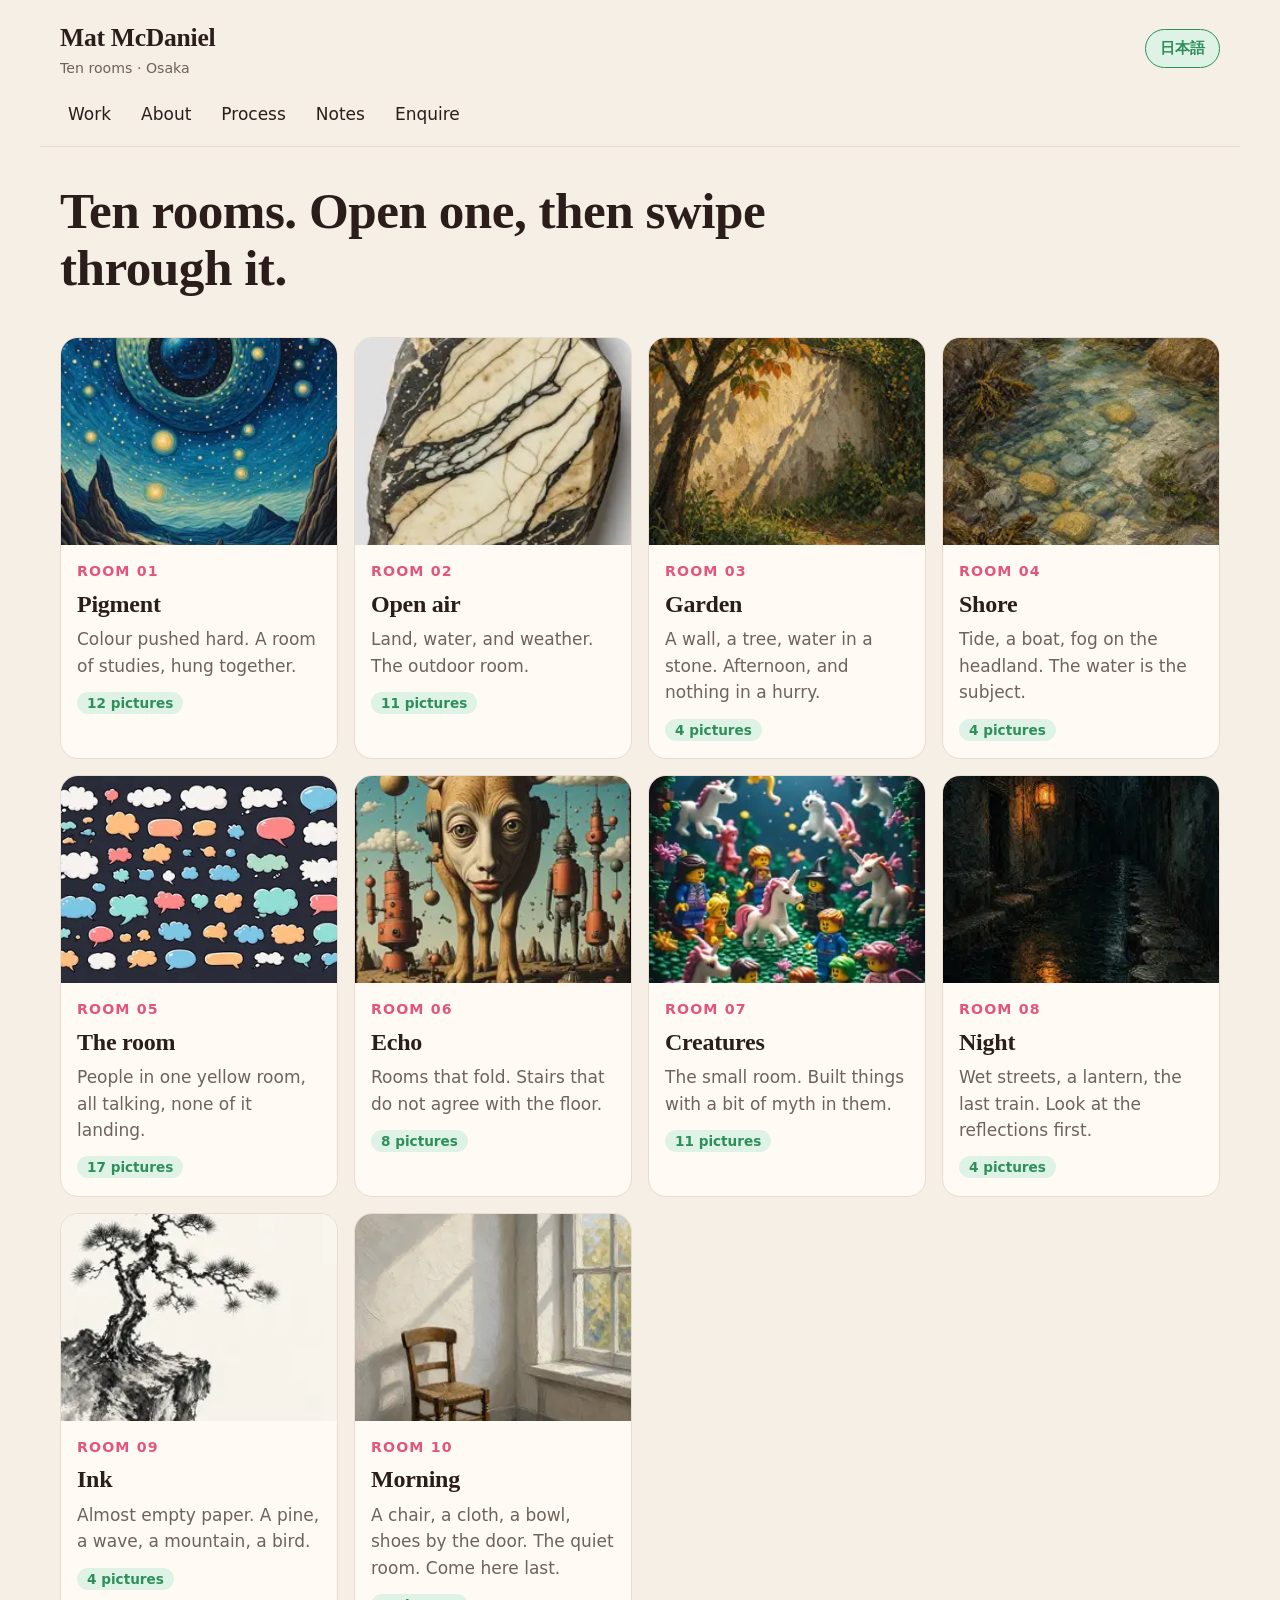
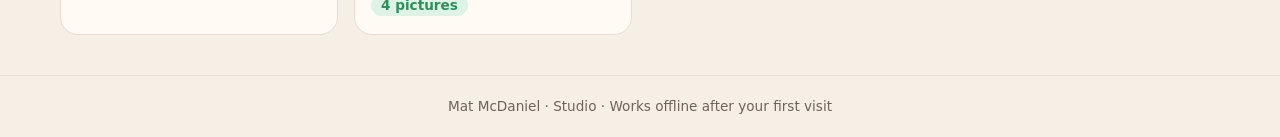
==== index.html @ 46338b4d "Unpack uploaded site files" ====
<!doctype html><html lang="en"><head><meta charset="utf-8"><meta name="viewport" content="width=device-width,initial-scale=1,viewport-fit=cover">
<title>Studio · Mat McDaniel</title><meta name="description" content="Mat McDaniel's studio: ten rooms of pictures, Osaka.">
<meta name="theme-color" content="#f6efe6"><link rel="manifest" href="manifest.webmanifest"><link rel="icon" href="icon.svg">
<link rel="stylesheet" href="style.css"></head><body>
<header class="top"><a href="#/" class="brand"><b>Mat McDaniel</b><small data-t="tag"></small></a>
<button id="lang" class="pill" aria-label="Language">日本語</button></header>
<nav class="nav" id="nav"></nav>
<main id="app"></main>
<div id="lb" class="lb" hidden><button class="x" aria-label="Close">×</button><button class="pv" aria-label="Previous">‹</button><figure><img alt=""><figcaption></figcaption></figure><button class="nx" aria-label="Next">›</button><div class="lbbar"><button class="keep pill"></button><button class="ask pill"></button><input type="range" min="60" max="140" value="100" class="light" aria-label="Light"></div></div>
<footer class="foot"><span data-t="foot"></span></footer>
<script src="data.js"></script><script src="app.js"></script></body></html>
---- style.css ----
:root{--bg:#f6efe6;--ink:#2a1d1a;--mut:#6f625b;--pink:#e2557f;--pinks:#fbe1ea;--green:#2f8f5b;--greens:#dff2e6;--card:#fffaf4;--line:#e7dccf}
*{box-sizing:border-box}html{-webkit-text-size-adjust:100%}
body{margin:0;background:var(--bg);color:var(--ink);font:17px/1.55 system-ui,-apple-system,"Segoe UI","Hiragino Sans","Noto Sans JP",sans-serif}
body.noscroll{overflow:hidden}a{color:inherit}
h1,h2,.brand b{font-family:Georgia,"Times New Roman","Hiragino Mincho ProN","Noto Serif JP",serif;letter-spacing:-.01em}
.top{display:flex;justify-content:space-between;align-items:center;padding:18px 20px 6px;max-width:1200px;margin:auto}
.brand{text-decoration:none;display:flex;flex-direction:column}.brand b{font-size:1.6rem}.brand small{color:var(--mut)}
.pill{border:1.5px solid var(--green);background:var(--greens);color:var(--green);border-radius:99px;padding:8px 14px;font:600 .95rem system-ui;cursor:pointer}
.pill.on{background:var(--pink);border-color:var(--pink);color:#fff}
.nav{display:flex;gap:6px;flex-wrap:wrap;padding:8px 16px 12px;max-width:1200px;margin:auto;border-bottom:1px solid var(--line)}
.nav a{text-decoration:none;padding:7px 12px;border-radius:99px;font-weight:500}.nav a.on{background:var(--pink);color:#fff}
main{max-width:1200px;margin:auto;padding:16px 20px 40px;min-height:60vh}
.hero h1{font-size:clamp(1.9rem,5vw,3.2rem);line-height:1.1;margin:.4em 0 .8em;max-width:16em}
.rooms{display:grid;gap:16px;grid-template-columns:repeat(auto-fill,minmax(260px,1fr))}
.room{display:flex;flex-direction:column;text-decoration:none;background:var(--card);border-radius:18px;overflow:hidden;border:1px solid var(--line);transition:transform .15s}
.room:hover{transform:translateY(-3px);box-shadow:0 8px 24px #0001}
.room img{width:100%;aspect-ratio:4/3;object-fit:cover;background:var(--pinks)}.room div{padding:12px 16px 16px}
.room small{color:var(--pink);font-weight:700;letter-spacing:.08em;text-transform:uppercase}.room h2{margin:.1em 0;font-size:1.5rem}.room p{margin:.2em 0 .6em;color:var(--mut)}
.count{font-size:.85rem;background:var(--greens);color:var(--green);padding:3px 10px;border-radius:99px;font-weight:600}
.chips{display:flex;gap:8px;overflow-x:auto;padding:4px 0 14px;scrollbar-width:none}
.chip{white-space:nowrap;text-decoration:none;border:1.5px solid var(--line);padding:6px 13px;border-radius:99px;background:var(--card)}.chip.on{background:var(--green);color:#fff;border-color:var(--green)}
.grid{display:grid;gap:10px;grid-template-columns:repeat(auto-fill,minmax(150px,1fr))}
@media(max-width:500px){.grid{grid-template-columns:repeat(2,1fr)}}
.tile{position:relative;border:0;padding:0;border-radius:12px;overflow:hidden;cursor:zoom-in;background:var(--pinks);aspect-ratio:3/4}
.tile img{width:100%;height:100%;object-fit:cover;display:block;transition:transform .3s}.tile:hover img{transform:scale(1.04)}
.tile span{position:absolute;left:8px;bottom:8px;background:#fffd;border-radius:99px;padding:1px 8px;font-size:.8rem}
.tile em{position:absolute;right:8px;top:6px;color:var(--pink);font-style:normal;font-size:1.3rem;text-shadow:0 0 4px #fff}
.roomhead small,.prose>small{color:var(--pink);font-weight:700;letter-spacing:.08em;text-transform:uppercase}
.roomhead h1,.prose h1{font-size:clamp(2rem,5vw,3rem);margin:.1em 0 .3em;line-height:1.1}.roomhead p{max-width:40em;color:var(--mut)}
.note{border-left:4px solid var(--green);padding-left:12px}
.pager{display:flex;justify-content:space-between;margin-top:24px}.pager a{text-decoration:none;color:var(--green);font-weight:600}
.prose{max-width:42em}.prose h2{margin-top:1.4em}
.steps{list-style:none;padding:0;counter-reset:s}.steps li{counter-increment:s;background:var(--card);border:1px solid var(--line);border-radius:16px;padding:14px 18px 14px 64px;margin:12px 0;position:relative}
.steps li:before{content:counter(s);position:absolute;left:16px;top:16px;width:34px;height:34px;border-radius:50%;background:var(--pink);color:#fff;display:grid;place-items:center;font-weight:700}.steps h2{margin:.1em 0}
.notes div{padding:12px 0;border-bottom:1px solid var(--line)}.notes dt a{font-weight:700;color:var(--green)}.notes dd{margin:4px 0 0}
.form label{display:block;font-weight:600;margin:14px 0 4px}.form input,.form select,.form textarea{display:block;width:100%;margin-top:6px;font:inherit;padding:12px 14px;border-radius:14px;border:1.5px solid var(--line);background:var(--card)}
.form :focus{outline:3px solid var(--pinks);border-color:var(--pink)}
.btn{display:inline-block;background:var(--pink);color:#fff;border:0;border-radius:99px;padding:12px 22px;font:600 1rem system-ui;text-decoration:none;cursor:pointer;margin-top:12px}.btn.big{width:100%;padding:15px;font-size:1.1rem;background:var(--green)}
.enqimg{display:block;width:130px;border-radius:12px;margin:6px 0 4px;box-shadow:0 4px 14px #0002}
.fb{margin-top:16px;background:var(--greens);border-radius:14px;padding:12px}.fb textarea{width:100%;font:inherit;border-radius:10px;border:1px solid var(--line);padding:8px}
.empty{color:var(--mut);padding:30px 0}
.lost{text-align:center;padding:60px 10px}.door{font-size:4rem}
.lb{position:fixed;inset:0;background:#160e0cf2;z-index:10;display:flex;align-items:center;justify-content:center}.lb[hidden]{display:none}
.lb figure{margin:0;display:flex;flex-direction:column;align-items:center;max-width:92vw}
.lb img{max-width:92vw;max-height:calc(100vh - 170px);border-radius:8px;transition:filter .1s}.lb figcaption{color:#f6efe6;margin-top:8px}
.lb .x,.lb .pv,.lb .nx{position:absolute;background:#fff2;color:#fff;border:0;border-radius:50%;width:48px;height:48px;font-size:1.8rem;cursor:pointer}
.lb .x{top:14px;right:14px}.lb .pv{left:10px;top:50%}.lb .nx{right:10px;top:50%}
.lbbar{position:absolute;bottom:18px;left:0;right:0;display:flex;gap:10px;justify-content:center;flex-wrap:wrap;align-items:center;padding:0 10px}
.lbbar .ask{background:var(--pinks);border-color:var(--pink);color:#a3264d}.light{accent-color:var(--pink);width:110px}
.foot{text-align:center;color:var(--mut);font-size:.85rem;padding:20px;border-top:1px solid var(--line)}
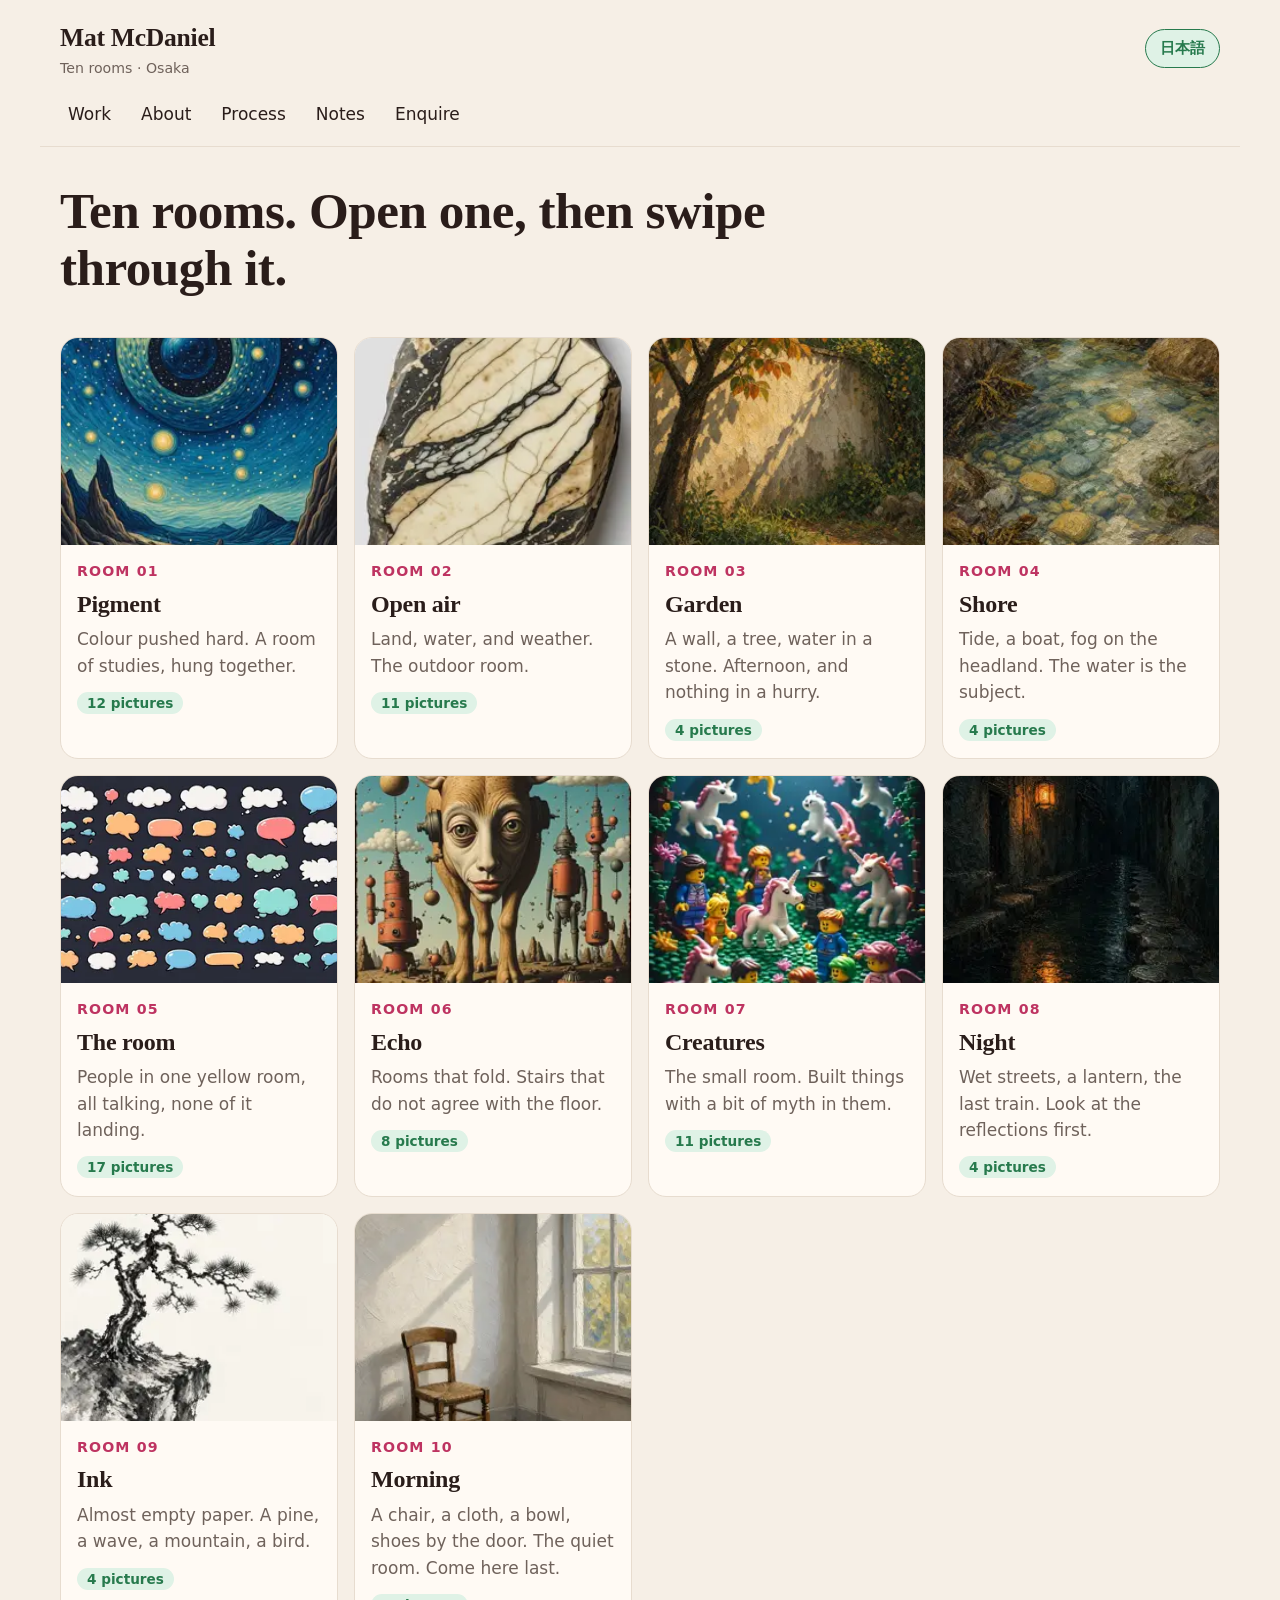
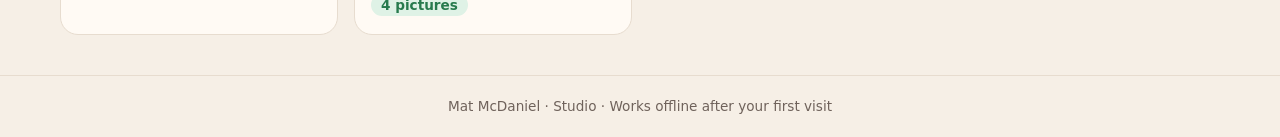
==== commit 9f2aad78: "Accessibility and layout polish: contrast, focus handling, lightbox dialog, page titles, phone arrow" ====
--- a/index.html
+++ b/index.html
@@ -1,11 +1,11 @@
 <!doctype html><html lang="en"><head><meta charset="utf-8"><meta name="viewport" content="width=device-width,initial-scale=1,viewport-fit=cover">
 <title>Studio · Mat McDaniel</title><meta name="description" content="Mat McDaniel's studio: ten rooms of pictures, Osaka.">
 <meta name="theme-color" content="#f6efe6"><link rel="manifest" href="manifest.webmanifest"><link rel="icon" href="icon.svg">
-<link rel="stylesheet" href="style.css"></head><body>
+<link rel="stylesheet" href="style.css"></head><body><a class="skip" href="#app">Skip to content</a>
 <header class="top"><a href="#/" class="brand"><b>Mat McDaniel</b><small data-t="tag"></small></a>
-<button id="lang" class="pill" aria-label="Language">日本語</button></header>
-<nav class="nav" id="nav"></nav>
-<main id="app"></main>
-<div id="lb" class="lb" hidden><button class="x" aria-label="Close">×</button><button class="pv" aria-label="Previous">‹</button><figure><img alt=""><figcaption></figcaption></figure><button class="nx" aria-label="Next">›</button><div class="lbbar"><button class="keep pill"></button><button class="ask pill"></button><input type="range" min="60" max="140" value="100" class="light" aria-label="Light"></div></div>
+<button id="lang" class="pill" lang="ja">日本語</button></header>
+<nav class="nav" id="nav" aria-label="Main"></nav>
+<main id="app" tabindex="-1"></main>
+<div id="lb" class="lb" hidden role="dialog" aria-modal="true" aria-label="Picture viewer"><button class="x" aria-label="Close">×</button><button class="pv" aria-label="Previous">‹</button><figure><img alt=""><figcaption></figcaption></figure><button class="nx" aria-label="Next">›</button><div class="lbbar"><button class="keep pill" aria-pressed="false"></button><button class="ask pill"></button><input type="range" min="60" max="140" value="100" class="light" aria-label="Light"></div></div>
 <footer class="foot"><span data-t="foot"></span></footer>
 <script src="data.js"></script><script src="app.js"></script></body></html>
--- a/style.css
+++ b/style.css
@@ -1,4 +1,4 @@
-:root{--bg:#f6efe6;--ink:#2a1d1a;--mut:#6f625b;--pink:#e2557f;--pinks:#fbe1ea;--green:#2f8f5b;--greens:#dff2e6;--card:#fffaf4;--line:#e7dccf}
+:root{--bg:#f6efe6;--ink:#2a1d1a;--mut:#6f625b;--pink:#be3361;--pinks:#fbe1ea;--green:#277a4d;--greens:#dff2e6;--card:#fffaf4;--line:#e7dccf}
 *{box-sizing:border-box}html{-webkit-text-size-adjust:100%}
 body{margin:0;background:var(--bg);color:var(--ink);font:17px/1.55 system-ui,-apple-system,"Segoe UI","Hiragino Sans","Noto Sans JP",sans-serif}
 body.noscroll{overflow:hidden}a{color:inherit}
@@ -47,4 +47,9 @@
 .lb .x{top:14px;right:14px}.lb .pv{left:10px;top:50%}.lb .nx{right:10px;top:50%}
 .lbbar{position:absolute;bottom:18px;left:0;right:0;display:flex;gap:10px;justify-content:center;flex-wrap:wrap;align-items:center;padding:0 10px}
 .lbbar .ask{background:var(--pinks);border-color:var(--pink);color:#a3264d}.light{accent-color:var(--pink);width:110px}
+.skip{position:absolute;left:-999px;top:8px;background:var(--ink);color:#fff;padding:8px 14px;border-radius:99px;z-index:20}.skip:focus{left:12px}
+:focus-visible{outline:3px solid var(--pink);outline-offset:2px}.lb :focus-visible{outline-color:#fff}
+.lb .pv,.lb .nx{transform:translateY(-50%)}
+@media(max-width:500px){.lb .pv,.lb .nx{top:auto;bottom:74px;transform:none}.lb img{max-height:calc(100vh - 230px)}}
+@media(prefers-reduced-motion:reduce){*{transition:none!important}}
 .foot{text-align:center;color:var(--mut);font-size:.85rem;padding:20px;border-top:1px solid var(--line)}
